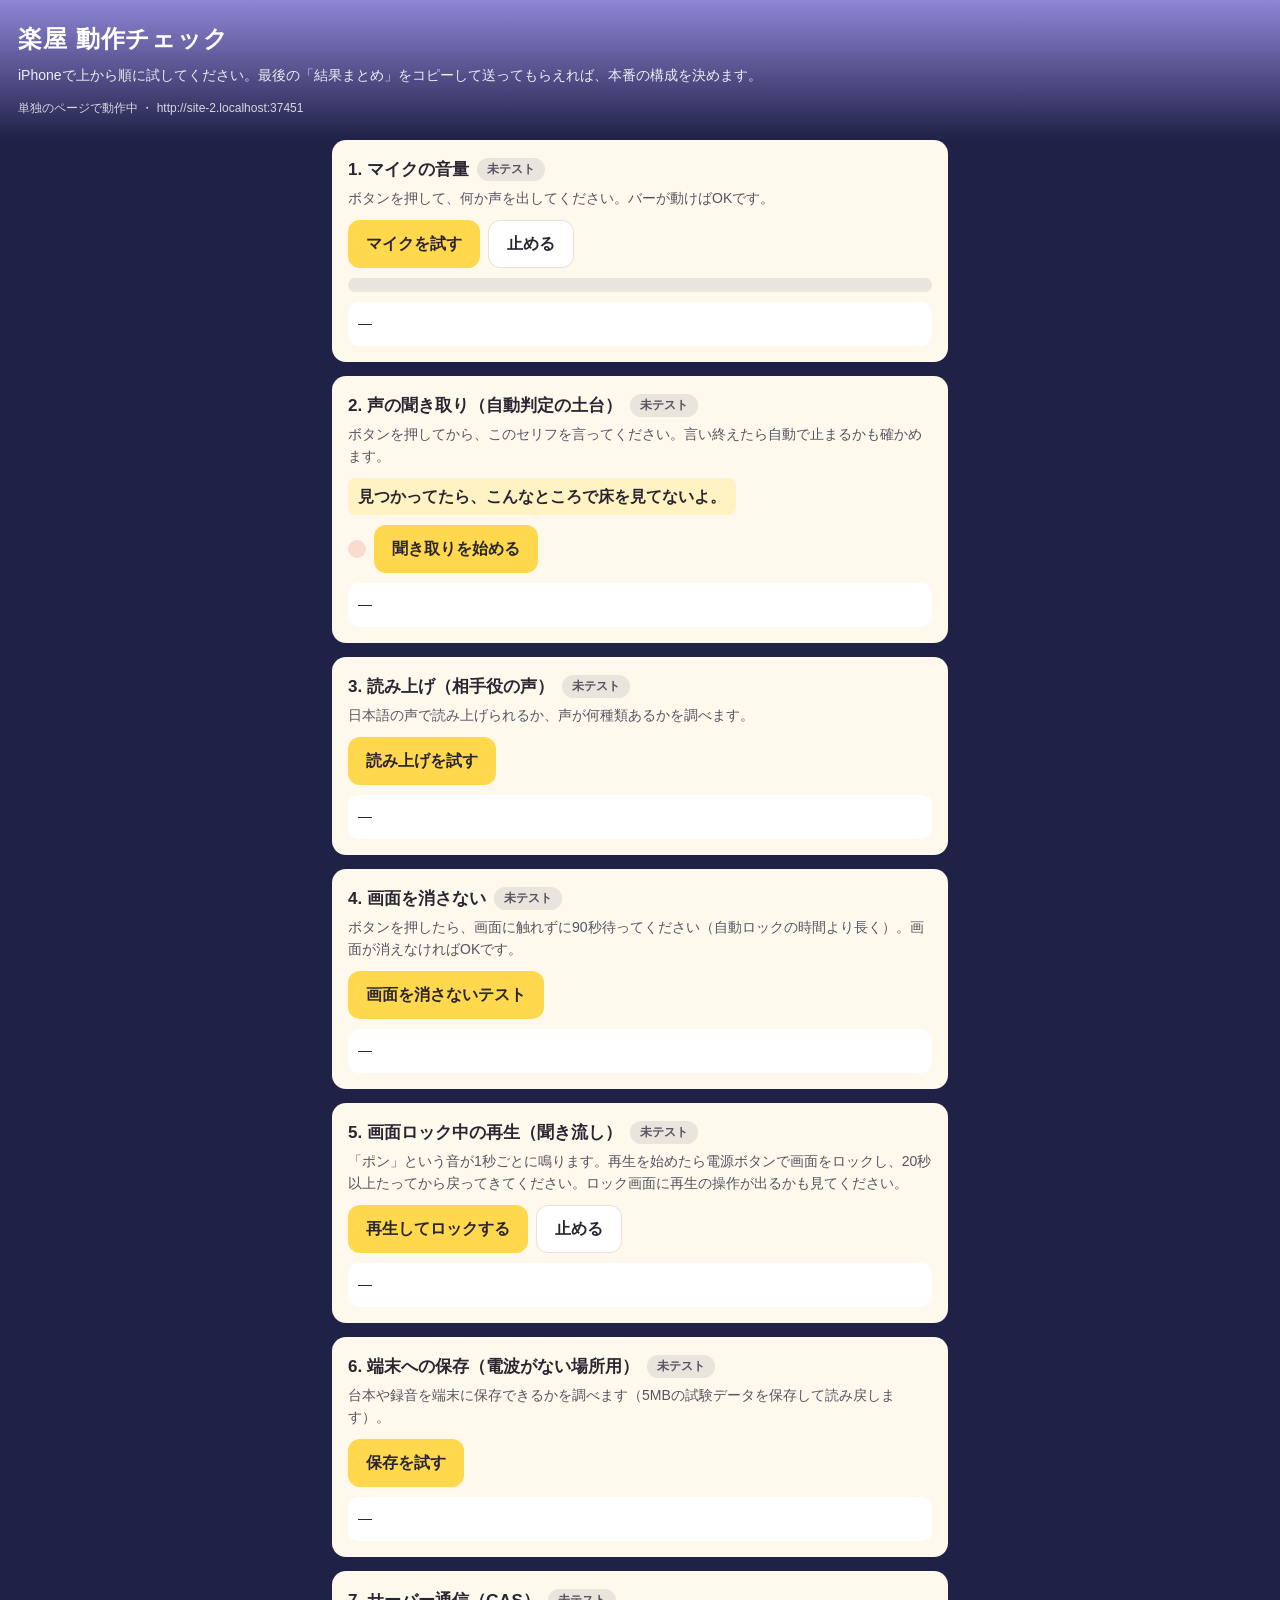
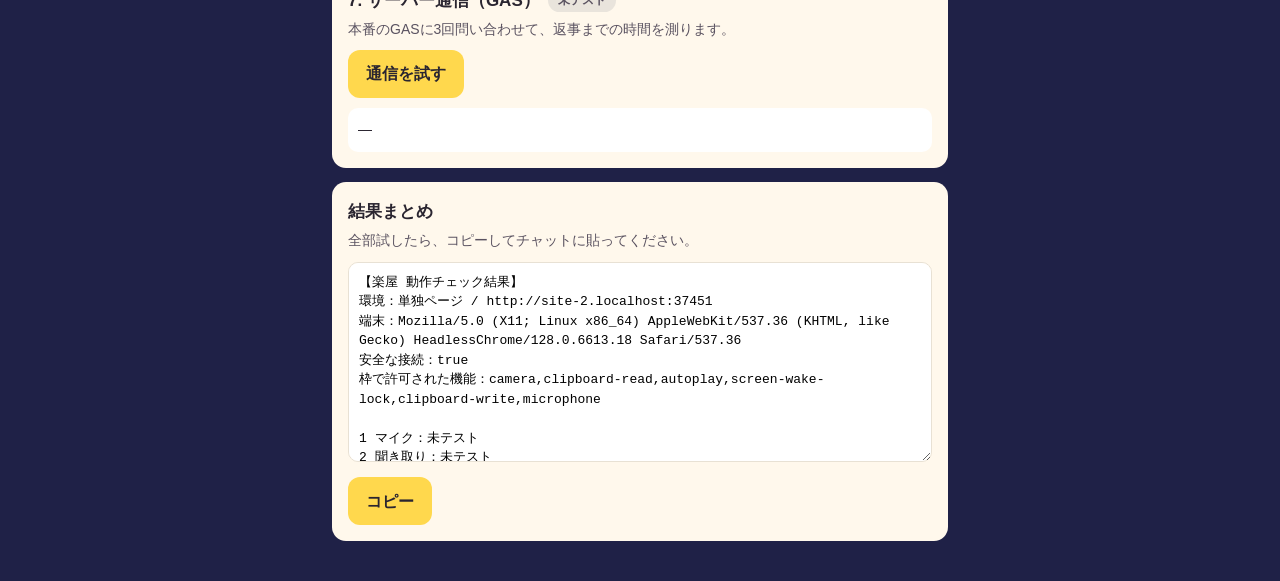
==== check.html @ d9a6f00f "Add files via upload" ====
<!DOCTYPE html>
<html lang="ja">
<head>
<meta charset="utf-8">
<meta name="viewport" content="width=device-width, initial-scale=1, viewport-fit=cover">
<title>楽屋 動作チェック</title>
<script src="config.js"></script>
<style>
:root{--navy:#1F2147;--salmon:#E8857A;--salmonDeep:#C4564B;--yellow:#FFD84D;--ink:#2A2530;--paper:#FFF8EC;--green:#7ED957;--red:#E0402F;--line:#e8e1d4}
*{box-sizing:border-box}
body{margin:0;background:var(--navy);color:var(--ink);font:16px/1.6 -apple-system,"Hiragino Maru Gothic ProN","Hiragino Sans",sans-serif;padding:0 0 40px}
header{padding:calc(20px + env(safe-area-inset-top)) 18px 22px;color:#fff;background:linear-gradient(180deg,#8E86D6 0%,var(--navy) 100%)}
header h1{margin:0;font-size:24px;letter-spacing:.04em}
header p{margin:6px 0 0;font-size:14px;opacity:.9}
.env{margin:12px 0 0;font-size:12px;opacity:.8;word-break:break-all}
main{padding:0 12px;display:grid;gap:14px;max-width:640px;margin:0 auto}
.card{background:var(--paper);border-radius:14px;padding:16px}
.card h2{margin:0 0 4px;font-size:17px;display:flex;align-items:center;gap:8px;flex-wrap:wrap}
.card p{margin:4px 0 10px;font-size:14px;color:#5a5260}
.pill{font-size:12px;font-weight:700;padding:2px 10px;border-radius:999px;background:#e9e4dc;color:#5a5260}
.pill.ok{background:var(--green);color:#173404}.pill.ng{background:var(--red);color:#fff}.pill.warn{background:var(--yellow);color:#412402}
button{font:inherit;font-weight:700;min-height:48px;padding:0 18px;border-radius:12px;border:0;background:var(--yellow);color:var(--ink);cursor:pointer}
button.sub{background:#fff;border:1.5px solid var(--line)}
button:active{transform:translateY(1px)}
.row{display:flex;gap:8px;flex-wrap:wrap;align-items:center}
.out{margin-top:10px;font-size:14px;background:#fff;border-radius:10px;padding:10px;min-height:44px;white-space:pre-wrap;word-break:break-all}
.meter{height:14px;border-radius:7px;background:#e9e4dc;overflow:hidden;margin-top:10px}
.meter i{display:block;height:100%;width:0;background:var(--salmon);transition:width .08s}
.ring{width:18px;height:18px;border-radius:50%;background:var(--salmon);display:inline-block;opacity:.25}
.ring.on{opacity:1;animation:pulse 1.2s ease-in-out infinite}
@keyframes pulse{50%{box-shadow:0 0 0 8px rgba(232,133,122,.25)}}
.say{font-weight:700;background:#fff3c4;border-radius:8px;padding:6px 10px;display:inline-block}
textarea{width:100%;min-height:200px;border-radius:10px;border:1.5px solid var(--line);padding:10px;font:13px/1.5 ui-monospace,Menlo,monospace}
.sum h2{color:var(--ink)}
@media(prefers-reduced-motion:reduce){.ring.on{animation:none}}
</style>
</head>
<body>
<header>
 <h1>楽屋 動作チェック</h1>
 <p>iPhoneで上から順に試してください。最後の「結果まとめ」をコピーして送ってもらえれば、本番の構成を決めます。</p>
 <div class="env" id="env"></div>
</header>
<main>

<section class="card" id="t-mic">
 <h2>1. マイクの音量 <span class="pill" id="p-mic">未テスト</span></h2>
 <p>ボタンを押して、何か声を出してください。バーが動けばOKです。</p>
 <div class="row"><button id="b-mic">マイクを試す</button><button class="sub" id="b-micStop">止める</button></div>
 <div class="meter"><i id="m-mic"></i></div>
 <div class="out" id="o-mic">—</div>
</section>

<section class="card" id="t-sr">
 <h2>2. 声の聞き取り（自動判定の土台） <span class="pill" id="p-sr">未テスト</span></h2>
 <p>ボタンを押してから、このセリフを言ってください。言い終えたら自動で止まるかも確かめます。</p>
 <div class="say" id="target">見つかってたら、こんなところで床を見てないよ。</div>
 <div class="row" style="margin-top:10px"><span class="ring" id="ring"></span><button id="b-sr">聞き取りを始める</button></div>
 <div class="out" id="o-sr">—</div>
</section>

<section class="card" id="t-tts">
 <h2>3. 読み上げ（相手役の声） <span class="pill" id="p-tts">未テスト</span></h2>
 <p>日本語の声で読み上げられるか、声が何種類あるかを調べます。</p>
 <div class="row"><button id="b-tts">読み上げを試す</button></div>
 <div class="out" id="o-tts">—</div>
</section>

<section class="card" id="t-wake">
 <h2>4. 画面を消さない <span class="pill" id="p-wake">未テスト</span></h2>
 <p>ボタンを押したら、画面に触れずに90秒待ってください（自動ロックの時間より長く）。画面が消えなければOKです。</p>
 <div class="row"><button id="b-wake">画面を消さないテスト</button></div>
 <div class="out" id="o-wake">—</div>
</section>

<section class="card" id="t-bg">
 <h2>5. 画面ロック中の再生（聞き流し） <span class="pill" id="p-bg">未テスト</span></h2>
 <p>「ポン」という音が1秒ごとに鳴ります。再生を始めたら電源ボタンで画面をロックし、20秒以上たってから戻ってきてください。ロック画面に再生の操作が出るかも見てください。</p>
 <div class="row"><button id="b-bg">再生してロックする</button><button class="sub" id="b-bgStop">止める</button></div>
 <div class="out" id="o-bg">—</div>
</section>

<section class="card" id="t-store">
 <h2>6. 端末への保存（電波がない場所用） <span class="pill" id="p-store">未テスト</span></h2>
 <p>台本や録音を端末に保存できるかを調べます（5MBの試験データを保存して読み戻します）。</p>
 <div class="row"><button id="b-store">保存を試す</button></div>
 <div class="out" id="o-store">—</div>
</section>

<section class="card" id="t-gas">
 <h2>7. サーバー通信（GAS） <span class="pill" id="p-gas">未テスト</span></h2>
 <p>本番のGASに3回問い合わせて、返事までの時間を測ります。</p>
 <div class="row"><button id="b-gas">通信を試す</button></div>
 <div class="out" id="o-gas">—</div>
</section>

<section class="card sum">
 <h2>結果まとめ</h2>
 <p>全部試したら、コピーしてチャットに貼ってください。</p>
 <textarea id="sum" readonly></textarea>
 <div class="row" style="margin-top:8px"><button id="b-copy">コピー</button></div>
</section>
</main>

<script>
(function(){
var $=function(id){return document.getElementById(id)};
var R={};
function setP(k,state,label){var p=$('p-'+k);p.className='pill '+(state||'');p.textContent=label;R[k]=label+(R[k+'_d']?'（'+R[k+'_d']+'）':'');renderSum()}
function out(k,t){$('o-'+k).textContent=t}
function detail(k,t){R[k+'_d']=t}

/* ---------- 環境 ---------- */
var inFrame=(function(){try{return window.self!==window.top}catch(e){return true}})();
var env={
 ua:navigator.userAgent,
 origin:location.origin,
 iframe:inFrame,
 secure:window.isSecureContext,
 allowed:(document.featurePolicy&&document.featurePolicy.allowedFeatures)?document.featurePolicy.allowedFeatures().filter(function(f){return /microphone|wake|autoplay|camera|clipboard/.test(f)}).join(','):'(取得不可)'
};
$('env').textContent=(inFrame?'枠（iframe）の中で動作中':'単独のページで動作中')+' ・ '+env.origin;

/* ---------- 1. マイク ---------- */
var micStream=null,micCtx=null,micRaf=0,micMax=0;
$('b-mic').onclick=function(){
 if(!navigator.mediaDevices||!navigator.mediaDevices.getUserMedia){setP('mic','ng','NG');out('mic','この環境ではマイク機能そのものがありません');return}
 out('mic','許可を待っています…');
 navigator.mediaDevices.getUserMedia({audio:true}).then(function(s){
  micStream=s;micCtx=new (window.AudioContext||window.webkitAudioContext)();
  var src=micCtx.createMediaStreamSource(s),an=micCtx.createAnalyser();an.fftSize=512;src.connect(an);
  var buf=new Uint8Array(an.fftSize);micMax=0;out('mic','聞こえています。声を出してください');
  (function loop(){an.getByteTimeDomainData(buf);var m=0;for(var i=0;i<buf.length;i++){var v=Math.abs(buf[i]-128);if(v>m)m=v}
   micMax=Math.max(micMax,m);$('m-mic').style.width=Math.min(100,m*1.6)+'%';
   if(micMax>20&&$('p-mic').textContent!=='OK'){detail('mic','最大音量 '+micMax);setP('mic','ok','OK')}
   micRaf=requestAnimationFrame(loop)})();
 }).catch(function(e){detail('mic',e.name);setP('mic','ng','NG');out('mic','使えませんでした：'+e.name+' '+(e.message||''))});
};
$('b-micStop').onclick=function(){cancelAnimationFrame(micRaf);if(micStream)micStream.getTracks().forEach(function(t){t.stop()});if(micCtx)micCtx.close();micStream=null;$('m-mic').style.width='0'};

/* ---------- 2. 聞き取り ---------- */
var SR=window.SpeechRecognition||window.webkitSpeechRecognition;
function norm(s){return (s||'').replace(/[、。！？!?\s「」…・ー]/g,'')}
function sim(a,b){a=norm(a);b=norm(b);if(!a||!b)return 0;var dp=[];for(var i=0;i<=a.length;i++){dp[i]=[i];for(var j=1;j<=b.length;j++)dp[i][j]=i?0:j}
 for(i=1;i<=a.length;i++)for(j=1;j<=b.length;j++)dp[i][j]=Math.min(dp[i-1][j]+1,dp[i][j-1]+1,dp[i-1][j-1]+(a[i-1]===b[j-1]?0:1));
 return Math.max(0,1-dp[a.length][b.length]/Math.max(a.length,b.length))}
$('b-sr').onclick=function(){
 if(!SR){setP('sr','ng','NG');detail('sr','機能なし');out('sr','この環境には聞き取り機能がありません');return}
 var r=new SR();r.lang='ja-JP';r.interimResults=true;r.continuous=false;
 var t0=Date.now(),tLast=0,finalText='',interim='';
 r.onstart=function(){$('ring').classList.add('on');out('sr','聞いています…')};
 r.onresult=function(e){interim='';for(var i=e.resultIndex;i<e.results.length;i++){if(e.results[i].isFinal)finalText+=e.results[i][0].transcript;else interim+=e.results[i][0].transcript}
  tLast=Date.now();out('sr','聞き取り中：'+finalText+interim)};
 r.onerror=function(e){$('ring').classList.remove('on');detail('sr',e.error);setP('sr','ng','NG');out('sr','エラー：'+e.error+(e.error==='not-allowed'?'（マイクが許可されていないか、枠の中で禁止されています）':''))};
 r.onend=function(){$('ring').classList.remove('on');var txt=finalText||interim;if(!txt){if($('p-sr').textContent!=='NG'){setP('sr','warn','聞き取れず');out('sr','何も聞き取れませんでした。もう一度試してください')}return}
  var s=Math.round(sim(txt,$('target').textContent)*100),lag=tLast?((Date.now()-tLast)/1000).toFixed(1):'?';
  detail('sr','一致'+s+'% 終了検出'+lag+'秒');setP('sr',s>=60?'ok':'warn',s>=60?'OK':'要確認');
  out('sr','聞き取った文：'+txt+'\n台本との一致：'+s+'%（漢字とかなの違いも減点されます）\n言い終えてから止まるまで：'+lag+'秒\n全体の時間：'+((Date.now()-t0)/1000).toFixed(1)+'秒')};
 try{r.start()}catch(e){setP('sr','ng','NG');out('sr','開始できませんでした：'+e.message)}
};

/* ---------- 3. 読み上げ ---------- */
$('b-tts').onclick=function(){
 if(!('speechSynthesis' in window)){setP('tts','ng','NG');out('tts','読み上げ機能がありません');return}
 var vs=speechSynthesis.getVoices().filter(function(v){return /^ja/i.test(v.lang)});
 var u=new SpeechSynthesisUtterance('ねえ、鍵、まだ見つからないの？');u.lang='ja-JP';if(vs[0])u.voice=vs[0];
 var t0=Date.now();
 u.onend=function(){detail('tts','日本語の声'+vs.length+'種');setP('tts','ok','OK');out('tts','読み上げ完了（'+((Date.now()-t0)/1000).toFixed(1)+'秒）\n日本語の声：'+vs.length+'種類\n'+vs.map(function(v){return '・'+v.name}).join('\n'))};
 u.onerror=function(e){detail('tts',e.error);setP('tts','ng','NG');out('tts','エラー：'+e.error)};
 speechSynthesis.cancel();speechSynthesis.speak(u);out('tts','読み上げ中…');
};

/* ---------- 4. 画面を消さない ---------- */
var wakeLock=null,wakeTimer=0,wakeHidden=false;
$('b-wake').onclick=function(){
 if(!('wakeLock' in navigator)){setP('wake','ng','NG');detail('wake','機能なし');out('wake','この環境には画面を消さない機能がありません');return}
 navigator.wakeLock.request('screen').then(function(l){
  wakeLock=l;wakeHidden=false;var t0=Date.now();out('wake','有効になりました。画面に触れずに待ってください…');setP('wake','warn','確認中');
  l.addEventListener('release',function(){if(wakeTimer)out('wake','途中で解除されました（'+Math.round((Date.now()-t0)/1000)+'秒）')});
  clearInterval(wakeTimer);wakeTimer=setInterval(function(){var s=Math.round((Date.now()-t0)/1000);
   if(wakeHidden){clearInterval(wakeTimer);wakeTimer=0;detail('wake',s+'秒で画面が消えた');setP('wake','ng','NG');out('wake','画面が消えました（'+s+'秒）');return}
   if(s>=90){clearInterval(wakeTimer);wakeTimer=0;detail('wake','90秒維持');setP('wake','ok','OK');out('wake','90秒間、画面が消えませんでした');l.release();return}
   out('wake','経過 '+s+' / 90秒（触らないでください）')},1000);
 }).catch(function(e){detail('wake',e.name);setP('wake','ng','NG');out('wake','使えませんでした：'+e.name+' '+(e.message||'')+(inFrame?'\n枠の中では禁止されている可能性があります':''))});
};

/* ---------- 5. ロック中の再生 ---------- */
function makeWav(sec){var sr=16000,n=sr*sec,b=new ArrayBuffer(44+n*2),d=new DataView(b);
 function w(o,s){for(var i=0;i<s.length;i++)d.setUint8(o+i,s.charCodeAt(i))}
 w(0,'RIFF');d.setUint32(4,36+n*2,true);w(8,'WAVE');w(12,'fmt ');d.setUint32(16,16,true);d.setUint16(20,1,true);d.setUint16(22,1,true);
 d.setUint32(24,sr,true);d.setUint32(28,sr*2,true);d.setUint16(32,2,true);d.setUint16(34,16,true);w(36,'data');d.setUint32(40,n*2,true);
 for(var i=0;i<n;i++){var t=(i%sr)/sr,v=t<0.12?Math.sin(2*Math.PI*660*t)*Math.exp(-t*25)*0.5:0;d.setInt16(44+i*2,v*32767,true)}
 return new Blob([b],{type:'audio/wav'})}
var aud=new Audio(),bg={hiddenAt:0,ctAtHide:0,results:[]};
aud.loop=true;
$('b-bg').onclick=function(){
 if(!aud.src)aud.src=URL.createObjectURL(makeWav(30));
 if('mediaSession' in navigator){try{navigator.mediaSession.metadata=new MediaMetadata({title:'動作チェック（ポン）',artist:'もしょこむ楽屋'});
  navigator.mediaSession.setActionHandler('pause',function(){aud.pause()});navigator.mediaSession.setActionHandler('play',function(){aud.play()})}catch(e){}}
 aud.play().then(function(){setP('bg','warn','確認中');out('bg','再生中です。画面をロックして、20秒以上たってから戻ってきてください')})
  .catch(function(e){detail('bg',e.name);setP('bg','ng','NG');out('bg','再生できませんでした：'+e.name)});
};
$('b-bgStop').onclick=function(){aud.pause()};
var playedSum=0,lastCt=0,lastWall=0;
aud.addEventListener('timeupdate',function(){var ct=aud.currentTime;if(lastWall&&ct>=lastCt)playedSum+=ct-lastCt;else if(lastWall&&ct<lastCt)playedSum+=(aud.duration-lastCt)+ct;lastCt=ct;lastWall=Date.now()});
document.addEventListener('visibilitychange',function(){
 if(document.hidden){wakeHidden=true;if(!aud.paused){bg.hiddenAt=Date.now();bg.played0=playedSum}}
 else if(bg.hiddenAt){
  var away=(Date.now()-bg.hiddenAt)/1000,played=playedSum-bg.played0;bg.hiddenAt=0;
  if(away<10){out('bg','ロックしていた時間が短すぎます（'+away.toFixed(0)+'秒）。20秒以上ためしてください');return}
  var ratio=played/away;detail('bg','ロック'+away.toFixed(0)+'秒中'+played.toFixed(0)+'秒再生');
  setP('bg',ratio>0.8?'ok':'ng',ratio>0.8?'OK':'NG');
  out('bg','ロックしていた時間：'+away.toFixed(0)+'秒\nその間に再生された時間：'+played.toFixed(0)+'秒\n'+(ratio>0.8?'ロック中も再生が続きました':'ロック中に再生が止まりました'))}
});

/* ---------- 6. 保存 ---------- */
$('b-store').onclick=function(){
 var lines=[];
 try{localStorage.setItem('probe','ok');lines.push('簡易保存（localStorage）：'+(localStorage.getItem('probe')==='ok'?'OK':'NG'))}catch(e){lines.push('簡易保存（localStorage）：NG '+e.name)}
 if(!window.indexedDB){lines.push('大容量保存（IndexedDB）：機能なし');setP('store','ng','NG');out('store',lines.join('\n'));return}
 var q=indexedDB.open('probe',1);
 q.onupgradeneeded=function(){q.result.createObjectStore('s')};
 q.onerror=function(){lines.push('大容量保存：開けません '+(q.error&&q.error.name));detail('store','IndexedDB不可');setP('store','ng','NG');out('store',lines.join('\n'))};
 q.onsuccess=function(){var db=q.result,blob=new Blob([new Uint8Array(5*1024*1024)]),tx=db.transaction('s','readwrite');
  tx.objectStore('s').put(blob,'k');
  tx.oncomplete=function(){var g=db.transaction('s').objectStore('s').get('k');g.onsuccess=function(){
   var ok=g.result&&g.result.size===blob.size;lines.push('大容量保存（IndexedDB）：5MBの保存と読み戻し '+(ok?'OK':'NG'));
   var fin=function(extra){if(extra)lines.push(extra);detail('store',ok?'5MB OK':'読み戻し失敗');setP('store',ok?'ok':'ng',ok?'OK':'NG');out('store',lines.join('\n'))};
   if(navigator.storage&&navigator.storage.estimate)navigator.storage.estimate().then(function(e){fin('使える容量の目安：約'+Math.round((e.quota||0)/1048576)+'MB')}).catch(function(){fin()});else fin();
  }};
  tx.onerror=function(){lines.push('大容量保存：書き込み失敗 '+(tx.error&&tx.error.name));detail('store','書き込み失敗');setP('store','ng','NG');out('store',lines.join('\n'))};
 };
};

/* ---------- 7. GAS通信 ---------- */
$('b-gas').onclick=function(){
 var url=window.API_URL;
 if(!url){detail('gas','URL未設定');setP('gas','ng','NG');out('gas','config.js にGASのURLが入っていません');return}
 var n=0,times=[];out('gas','測定中…');
 (function one(){var s=Date.now();
  fetch(url+'?t='+s,{redirect:'follow'}).then(function(r){return r.json()}).then(function(j){
   if(!j||!j.ok)throw new Error('返事が正しくありません');
   times.push(Date.now()-s);n++;
   if(n<3)one();else{var avg=Math.round(times.reduce(function(a,b){return a+b},0)/times.length);detail('gas','平均'+avg+'ms');setP('gas',avg<2500?'ok':'warn',avg<2500?'OK':'遅い');out('gas','GAS '+(j.version||'')+' と3回往復：'+times.join('ms, ')+'ms\n平均：'+avg+'ms')}
  }).catch(function(e){detail('gas',String(e));setP('gas','ng','NG');out('gas','失敗：'+e)});
 })();
};

/* ---------- まとめ ---------- */
var KEYS=[['mic','1 マイク'],['sr','2 聞き取り'],['tts','3 読み上げ'],['wake','4 画面を消さない'],['bg','5 ロック中の再生'],['store','6 端末への保存'],['gas','7 サーバー通信']];
function renderSum(){
 $('sum').value=['【楽屋 動作チェック結果】','環境：'+(env.iframe?'枠の中（GASなど）':'単独ページ')+' / '+env.origin,'端末：'+env.ua,'安全な接続：'+env.secure,'枠で許可された機能：'+env.allowed,'']
  .concat(KEYS.map(function(k){return k[1]+'：'+(R[k[0]]||'未テスト')})).join('\n');
}
renderSum();
$('b-copy').onclick=function(){var t=$('sum');
 if(navigator.clipboard&&navigator.clipboard.writeText)navigator.clipboard.writeText(t.value).then(function(){$('b-copy').textContent='コピーしました'}).catch(sel);else sel();
 function sel(){t.focus();t.select();try{document.execCommand('copy');$('b-copy').textContent='コピーしました'}catch(e){$('b-copy').textContent='長押しでコピーしてください'}}};
})();
</script>
</body>
</html>
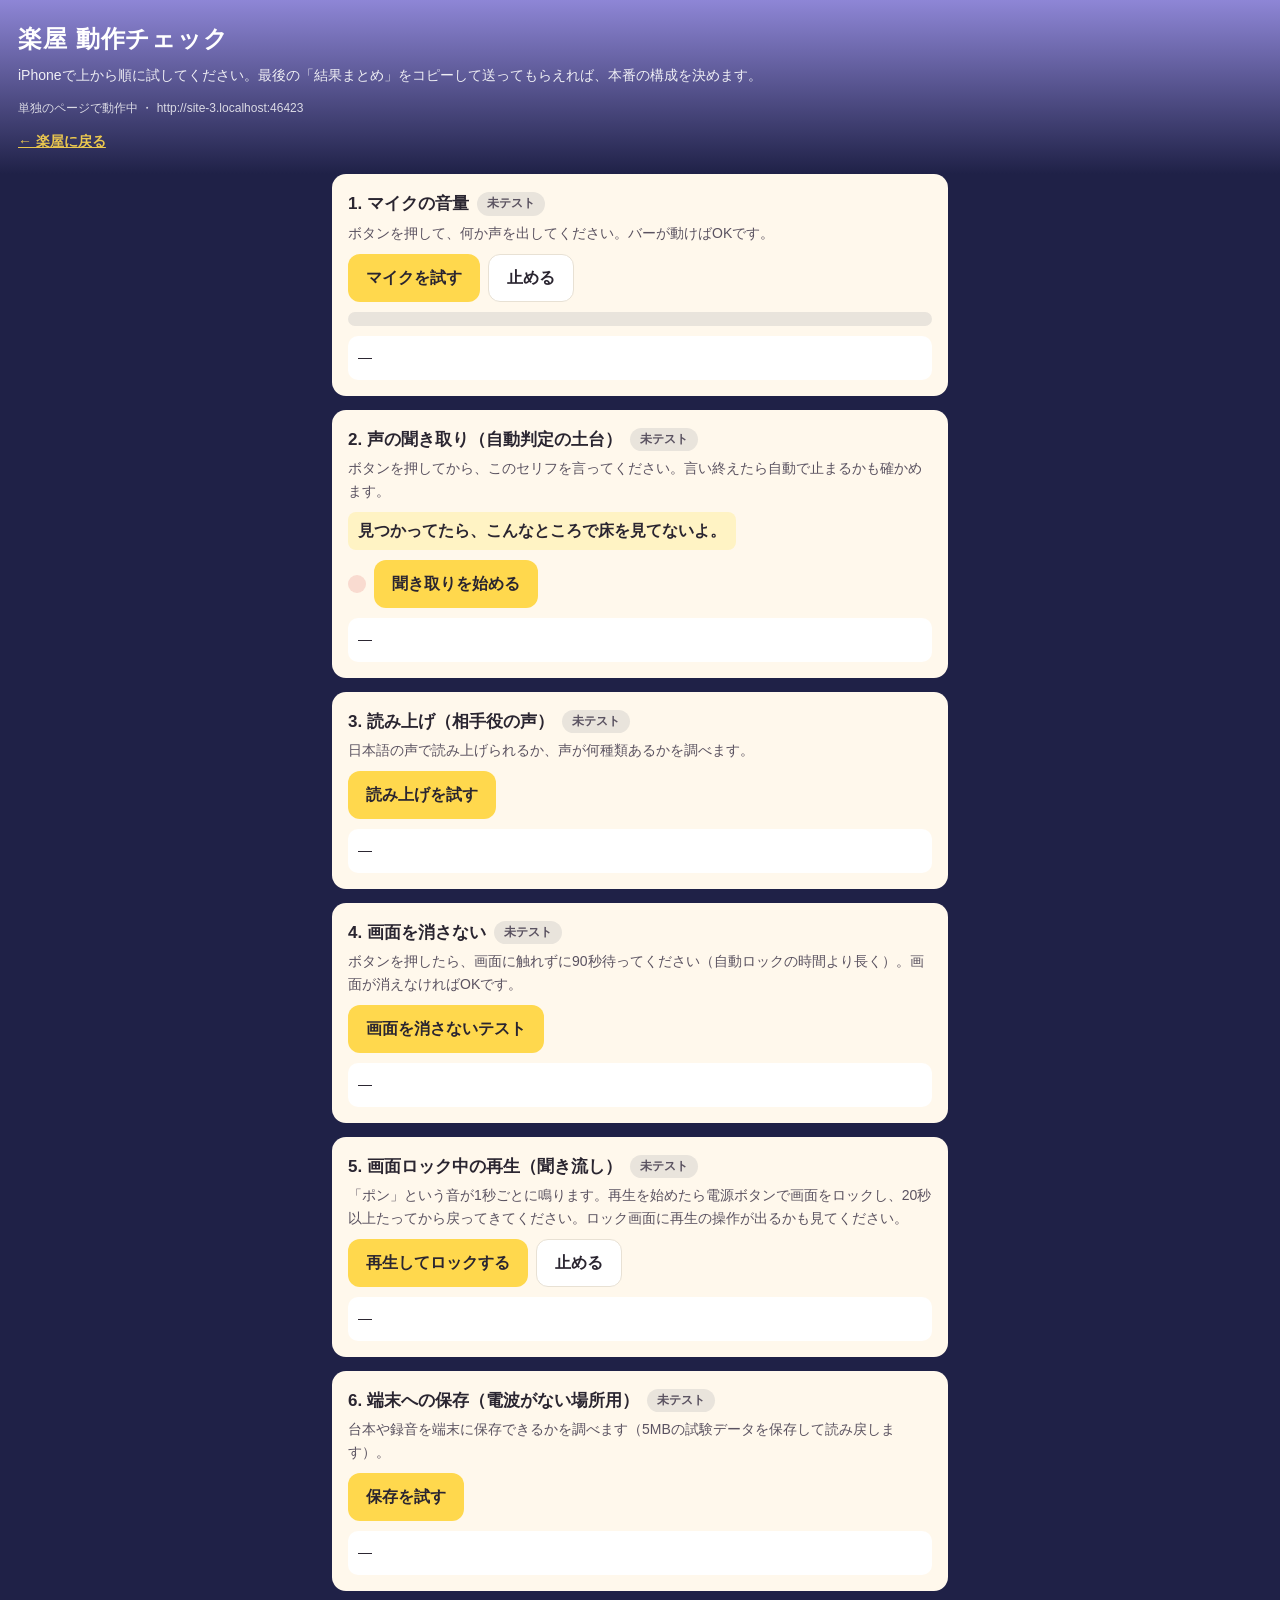
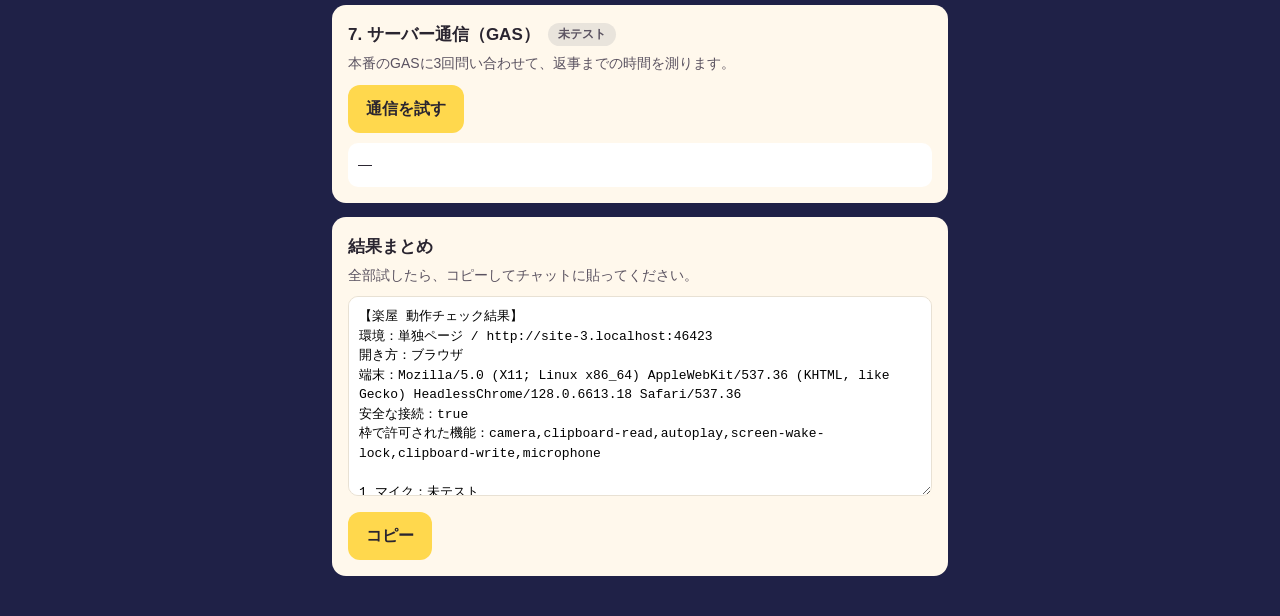
==== commit fd33981b: "Add files via upload" ====
--- a/check.html
+++ b/check.html
@@ -40,6 +40,7 @@
  <h1>楽屋 動作チェック</h1>
  <p>iPhoneで上から順に試してください。最後の「結果まとめ」をコピーして送ってもらえれば、本番の構成を決めます。</p>
  <div class="env" id="env"></div>
+ <p style="margin:12px 0 0"><a href="./#/admin" style="color:#FFD84D;font-weight:bold">← 楽屋に戻る</a></p>
 </header>
 <main>
 
@@ -249,7 +250,7 @@
 /* ---------- まとめ ---------- */
 var KEYS=[['mic','1 マイク'],['sr','2 聞き取り'],['tts','3 読み上げ'],['wake','4 画面を消さない'],['bg','5 ロック中の再生'],['store','6 端末への保存'],['gas','7 サーバー通信']];
 function renderSum(){
- $('sum').value=['【楽屋 動作チェック結果】','環境：'+(env.iframe?'枠の中（GASなど）':'単独ページ')+' / '+env.origin,'端末：'+env.ua,'安全な接続：'+env.secure,'枠で許可された機能：'+env.allowed,'']
+ $('sum').value=['【楽屋 動作チェック結果】','環境：'+(env.iframe?'枠の中（GASなど）':'単独ページ')+' / '+env.origin,'開き方：'+((window.navigator.standalone||(window.matchMedia&&matchMedia('(display-mode: standalone)').matches))?'ホーム画面版':'ブラウザ'),'端末：'+env.ua,'安全な接続：'+env.secure,'枠で許可された機能：'+env.allowed,'']
   .concat(KEYS.map(function(k){return k[1]+'：'+(R[k[0]]||'未テスト')})).join('\n');
 }
 renderSum();
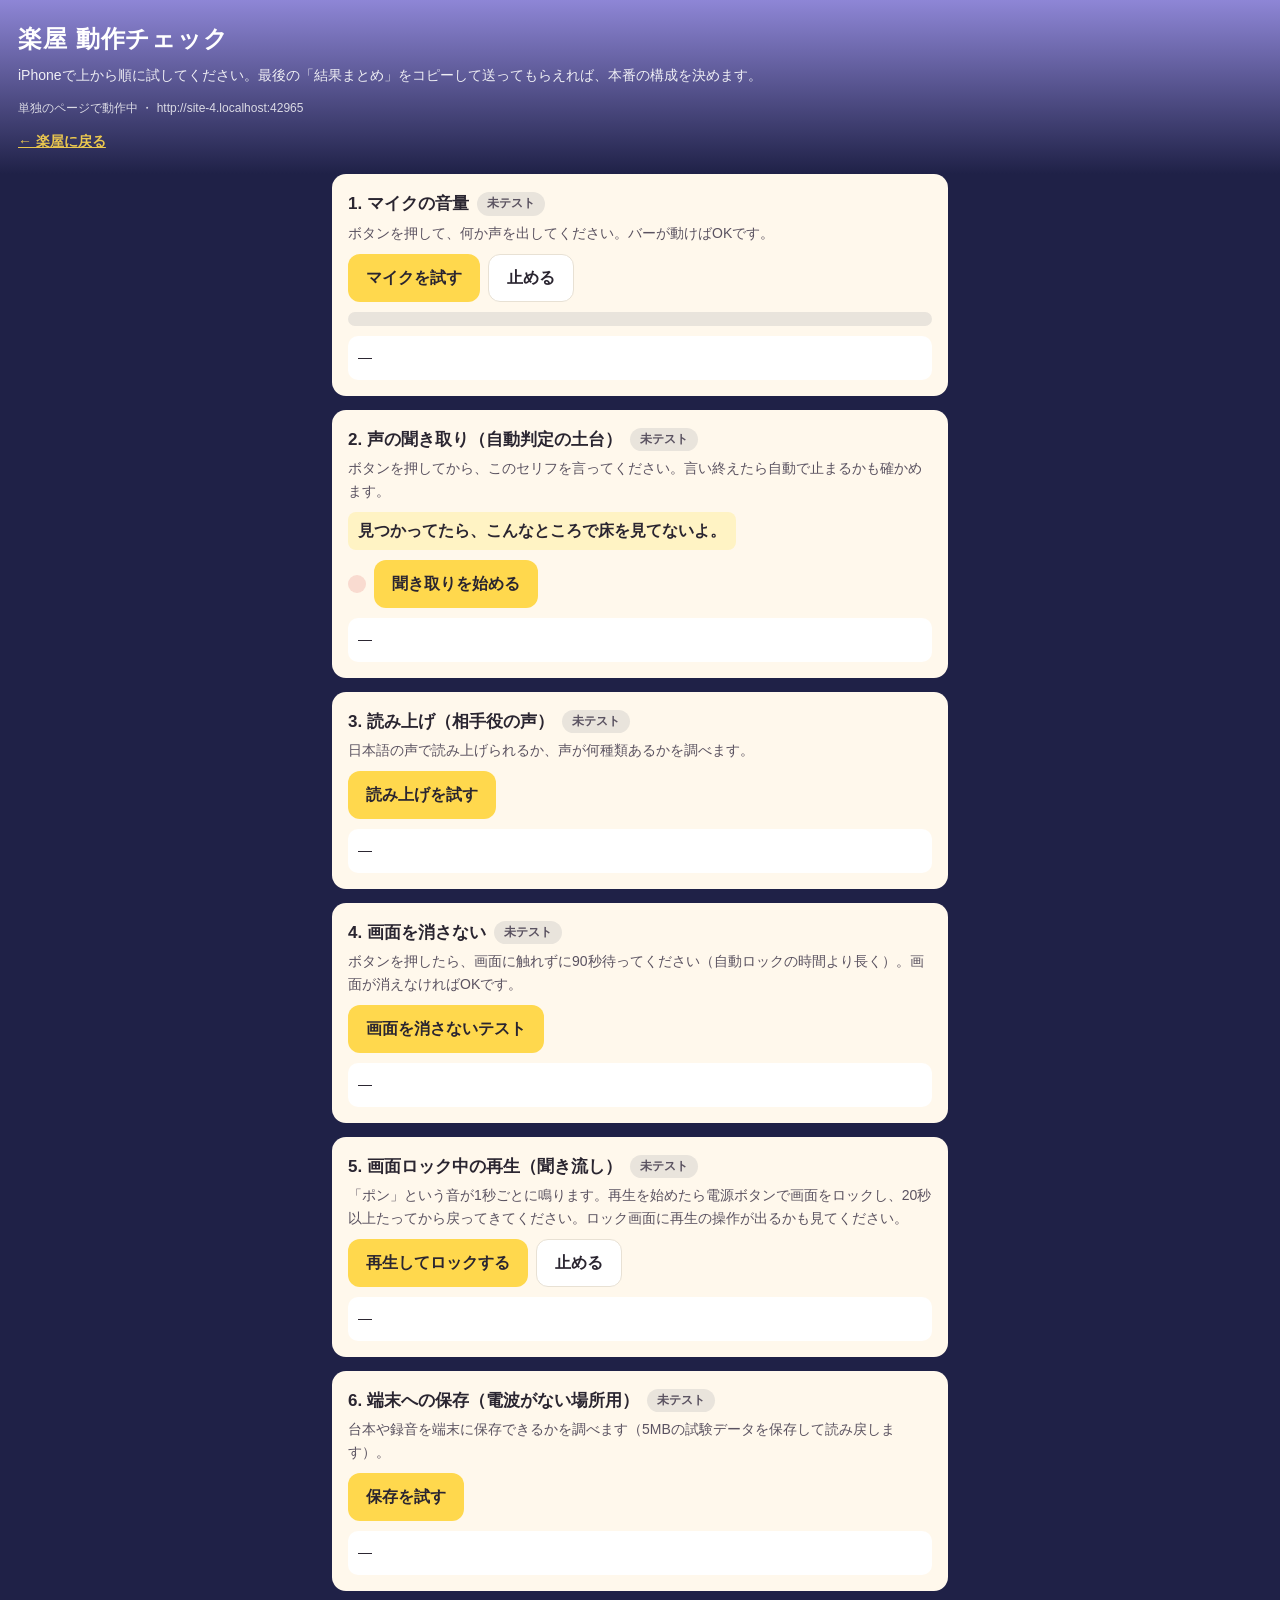
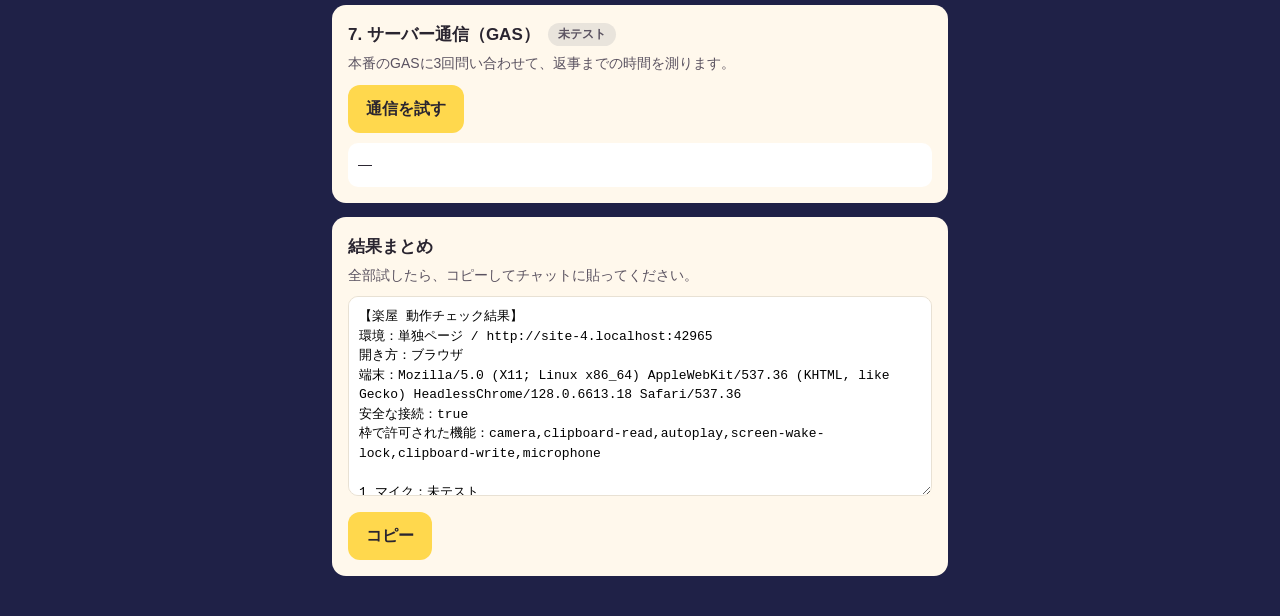
==== commit b33f37b0: "v0.9: 正式名称・複数管理者・使い方・運転中・お知らせ・保管庫・録音とセリフ・引き継ぎ・返し稽古・印刷" ====
--- a/check.html
+++ b/check.html
@@ -196,7 +196,7 @@
 aud.loop=true;
 $('b-bg').onclick=function(){
  if(!aud.src)aud.src=URL.createObjectURL(makeWav(30));
- if('mediaSession' in navigator){try{navigator.mediaSession.metadata=new MediaMetadata({title:'動作チェック（ポン）',artist:'もしょこむ楽屋'});
+ if('mediaSession' in navigator){try{navigator.mediaSession.metadata=new MediaMetadata({title:'動作チェック（ポン）',artist:'台本読み合わせ練習アプリ'});
   navigator.mediaSession.setActionHandler('pause',function(){aud.pause()});navigator.mediaSession.setActionHandler('play',function(){aud.play()})}catch(e){}}
  aud.play().then(function(){setP('bg','warn','確認中');out('bg','再生中です。画面をロックして、20秒以上たってから戻ってきてください')})
   .catch(function(e){detail('bg',e.name);setP('bg','ng','NG');out('bg','再生できませんでした：'+e.name)});
